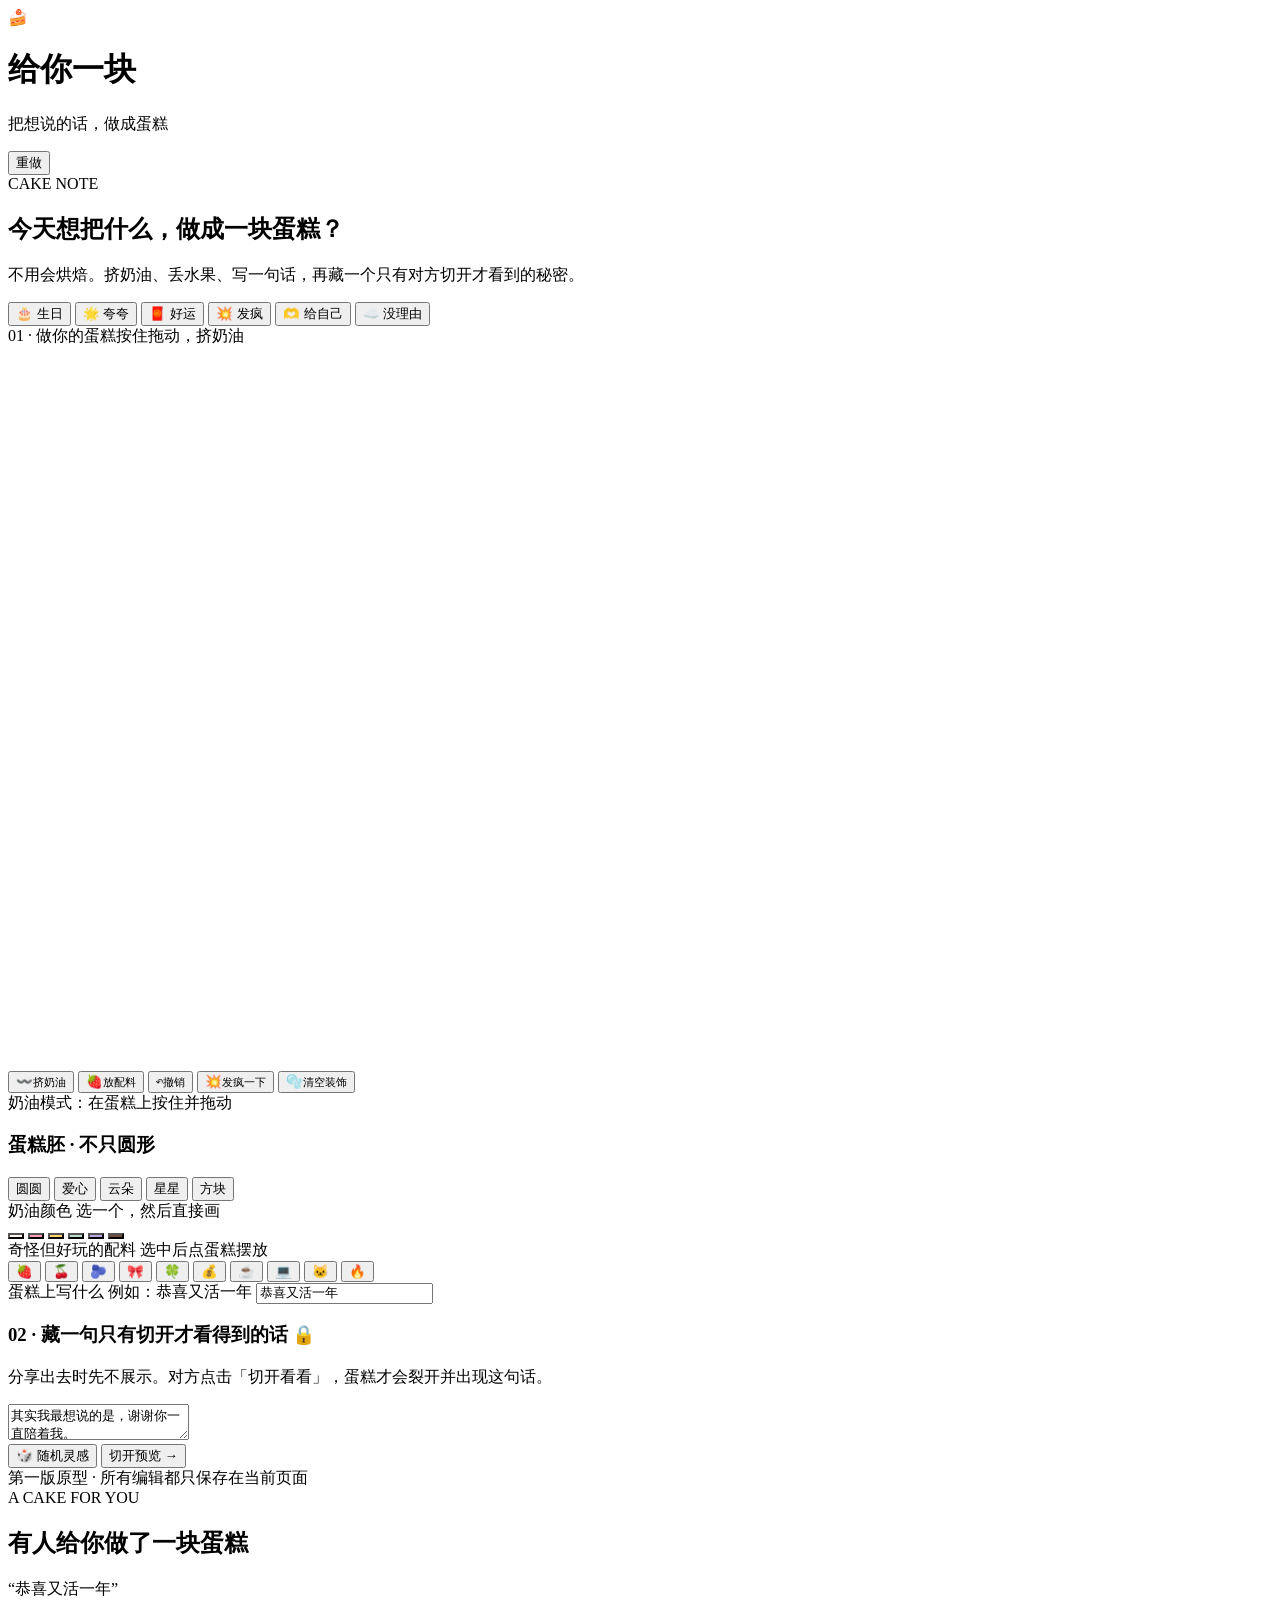
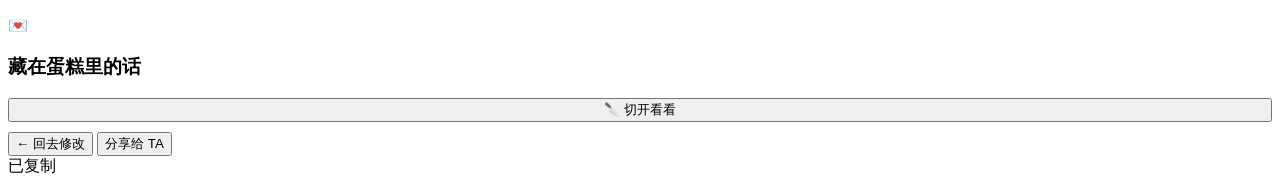
==== cake-secret-tool/index.html @ 3293c5ef "Add hidden message cake tool page" ====
<!doctype html>
<html lang="zh-CN">
<head>
<meta charset="utf-8" />
<meta name="viewport" content="width=device-width,initial-scale=1,viewport-fit=cover,user-scalable=no" />
<meta name="theme-color" content="#fff7f1" />
<title>给你一块｜蛋糕创作小工具</title>
<link rel="stylesheet" href="styles.css">
</head>
<body>
<div class="app">
  <div class="topbar">
    <div class="brand"><div class="logo">🍰</div><div><h1>给你一块</h1><p>把想说的话，做成蛋糕</p></div></div>
    <button class="ghost" id="resetBtn">重做</button>
  </div>

  <section class="hero">
    <div class="eyebrow">CAKE NOTE</div>
    <h2>今天想把什么，做成一块蛋糕？</h2>
    <p class="sub">不用会烘焙。挤奶油、丢水果、写一句话，再藏一个只有对方切开才看到的秘密。</p>
    <div class="preset-row" id="presetRow">
      <button class="chip active" data-preset="birthday">🎂 生日</button>
      <button class="chip" data-preset="cheer">🌟 夸夸</button>
      <button class="chip" data-preset="luck">🧧 好运</button>
      <button class="chip" data-preset="crazy">💥 发疯</button>
      <button class="chip" data-preset="self">🫶 给自己</button>
      <button class="chip" data-preset="nothing">☁️ 没理由</button>
    </div>
  </section>

  <section class="stage-card">
    <div class="stage-head"><span class="stage-title">01 · 做你的蛋糕</span><span class="hint" id="modeHint">按住拖动，挤奶油</span></div>
    <div class="canvas-wrap"><canvas id="cakeCanvas" width="720" height="720"></canvas></div>
    <div class="tools">
      <button class="tool active" data-mode="cream"><span>〰️</span><small>挤奶油</small></button>
      <button class="tool" data-mode="topping"><span>🍓</span><small>放配料</small></button>
      <button class="tool" id="undoBtn"><span>↶</span><small>撤销</small></button>
      <button class="tool" id="crazyBtn"><span>💥</span><small>发疯一下</small></button>
      <button class="tool" id="cleanBtn"><span>🫧</span><small>清空装饰</small></button>
    </div>
    <div class="mini-status" id="statusText">奶油模式：在蛋糕上按住并拖动</div>
  </section>

  <section class="panel">
    <h3>蛋糕胚 · 不只圆形</h3>
    <div class="shape-list" id="shapeList">
      <button class="shape active" data-shape="round">圆圆</button>
      <button class="shape" data-shape="heart">爱心</button>
      <button class="shape" data-shape="cloud">云朵</button>
      <button class="shape" data-shape="star">星星</button>
      <button class="shape" data-shape="square">方块</button>
    </div>

    <div class="field">
      <label>奶油颜色 <span>选一个，然后直接画</span></label>
      <div class="color-list" id="colorList">
        <button class="swatch active" data-color="#fff7ef" style="background:#fff7ef" aria-label="香草"></button>
        <button class="swatch" data-color="#ff9db2" style="background:#ff9db2" aria-label="草莓"></button>
        <button class="swatch" data-color="#ffd166" style="background:#ffd166" aria-label="芒果"></button>
        <button class="swatch" data-color="#b8e0c8" style="background:#b8e0c8" aria-label="开心果"></button>
        <button class="swatch" data-color="#bca7e8" style="background:#bca7e8" aria-label="芋泥"></button>
        <button class="swatch" data-color="#704c3d" style="background:#704c3d" aria-label="巧克力"></button>
      </div>
    </div>

    <div class="field">
      <label>奇怪但好玩的配料 <span>选中后点蛋糕摆放</span></label>
      <div class="topping-list" id="toppingList">
        <button class="topper active" data-top="🍓">🍓</button>
        <button class="topper" data-top="🍒">🍒</button>
        <button class="topper" data-top="🫐">🫐</button>
        <button class="topper" data-top="🎀">🎀</button>
        <button class="topper" data-top="🍀">🍀</button>
        <button class="topper" data-top="💰">💰</button>
        <button class="topper" data-top="☕">☕</button>
        <button class="topper" data-top="💻">💻</button>
        <button class="topper" data-top="🐱">🐱</button>
        <button class="topper" data-top="🔥">🔥</button>
      </div>
    </div>

    <div class="field">
      <label for="surfaceText">蛋糕上写什么 <span id="suggestText">例如：恭喜又活一年</span></label>
      <input id="surfaceText" type="text" maxlength="18" value="恭喜又活一年" placeholder="写一句够有梗的话" />
    </div>
  </section>

  <section class="secret-box">
    <h3>02 · 藏一句只有切开才看得到的话 🔒</h3>
    <p>分享出去时先不展示。对方点击「切开看看」，蛋糕才会裂开并出现这句话。</p>
    <textarea id="secretText" maxlength="80" placeholder="例如：其实我最想说的是，谢谢你一直陪着我。">其实我最想说的是，谢谢你一直陪着我。</textarea>
  </section>

  <div class="action-row">
    <button class="btn secondary" id="randomBtn">🎲 随机灵感</button>
    <button class="btn primary" id="previewBtn">切开预览 →</button>
  </div>
  <div class="footer-note">第一版原型 · 所有编辑都只保存在当前页面</div>
</div>

<div class="reveal" id="revealPage">
  <div class="reveal-inner">
    <div class="reveal-kicker">A CAKE FOR YOU</div>
    <h2>有人给你做了一块蛋糕</h2>
    <p id="revealSurface">“恭喜又活一年”</p>
    <div class="cake-reveal-stage" id="revealStage">
      <div class="cake-piece left" id="leftPiece"></div>
      <div class="cake-piece right" id="rightPiece"></div>
      <div class="knife"></div>
      <div class="secret-reveal"><div class="lock">💌</div><h3>藏在蛋糕里的话</h3><p class="secret-text" id="secretRevealText"></p></div>
    </div>
    <button class="btn accent" id="cutBtn" style="width:100%;margin-bottom:10px">🔪 切开看看</button>
    <div class="reveal-actions">
      <button class="btn secondary" id="backBtn">← 回去修改</button>
      <button class="btn primary" id="shareBtn">分享给 TA</button>
    </div>
  </div>
</div>
<div class="toast" id="toast">已复制</div>

<script src="app.js"></script>
</body>
</html>
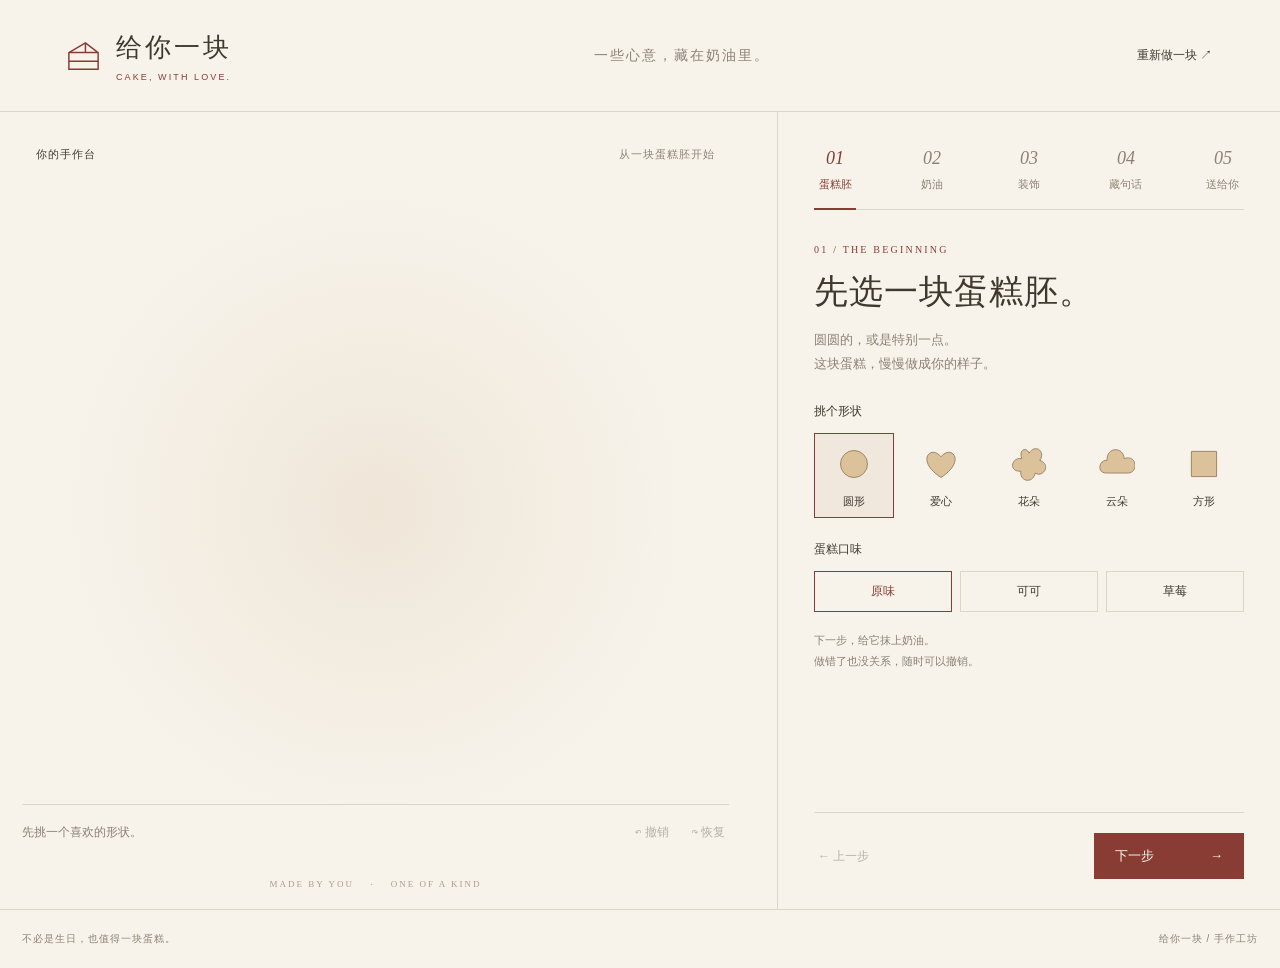
==== commit 36373751: "Rebuild cake studio with guided editing, undo, hidden-note reveal and video export" ====
--- a/cake-secret-tool/index.html
+++ b/cake-secret-tool/index.html
@@ -1,123 +1,39 @@
 <!doctype html>
 <html lang="zh-CN">
 <head>
-<meta charset="utf-8" />
-<meta name="viewport" content="width=device-width,initial-scale=1,viewport-fit=cover,user-scalable=no" />
-<meta name="theme-color" content="#fff7f1" />
-<title>给你一块｜蛋糕创作小工具</title>
-<link rel="stylesheet" href="styles.css">
+  <meta charset="utf-8">
+  <meta name="viewport" content="width=device-width, initial-scale=1, viewport-fit=cover">
+  <meta name="theme-color" content="#f7f3eb">
+  <meta name="description" content="亲手做一块蛋糕，把话藏进去。切开后，送给你。">
+  <title>给你一块 · 手作蛋糕工坊</title>
+  <link rel="stylesheet" href="styles.css?v=2">
 </head>
 <body>
-<div class="app">
-  <div class="topbar">
-    <div class="brand"><div class="logo">🍰</div><div><h1>给你一块</h1><p>把想说的话，做成蛋糕</p></div></div>
-    <button class="ghost" id="resetBtn">重做</button>
-  </div>
-
-  <section class="hero">
-    <div class="eyebrow">CAKE NOTE</div>
-    <h2>今天想把什么，做成一块蛋糕？</h2>
-    <p class="sub">不用会烘焙。挤奶油、丢水果、写一句话，再藏一个只有对方切开才看到的秘密。</p>
-    <div class="preset-row" id="presetRow">
-      <button class="chip active" data-preset="birthday">🎂 生日</button>
-      <button class="chip" data-preset="cheer">🌟 夸夸</button>
-      <button class="chip" data-preset="luck">🧧 好运</button>
-      <button class="chip" data-preset="crazy">💥 发疯</button>
-      <button class="chip" data-preset="self">🫶 给自己</button>
-      <button class="chip" data-preset="nothing">☁️ 没理由</button>
-    </div>
-  </section>
-
-  <section class="stage-card">
-    <div class="stage-head"><span class="stage-title">01 · 做你的蛋糕</span><span class="hint" id="modeHint">按住拖动，挤奶油</span></div>
-    <div class="canvas-wrap"><canvas id="cakeCanvas" width="720" height="720"></canvas></div>
-    <div class="tools">
-      <button class="tool active" data-mode="cream"><span>〰️</span><small>挤奶油</small></button>
-      <button class="tool" data-mode="topping"><span>🍓</span><small>放配料</small></button>
-      <button class="tool" id="undoBtn"><span>↶</span><small>撤销</small></button>
-      <button class="tool" id="crazyBtn"><span>💥</span><small>发疯一下</small></button>
-      <button class="tool" id="cleanBtn"><span>🫧</span><small>清空装饰</small></button>
-    </div>
-    <div class="mini-status" id="statusText">奶油模式：在蛋糕上按住并拖动</div>
-  </section>
-
-  <section class="panel">
-    <h3>蛋糕胚 · 不只圆形</h3>
-    <div class="shape-list" id="shapeList">
-      <button class="shape active" data-shape="round">圆圆</button>
-      <button class="shape" data-shape="heart">爱心</button>
-      <button class="shape" data-shape="cloud">云朵</button>
-      <button class="shape" data-shape="star">星星</button>
-      <button class="shape" data-shape="square">方块</button>
-    </div>
-
-    <div class="field">
-      <label>奶油颜色 <span>选一个，然后直接画</span></label>
-      <div class="color-list" id="colorList">
-        <button class="swatch active" data-color="#fff7ef" style="background:#fff7ef" aria-label="香草"></button>
-        <button class="swatch" data-color="#ff9db2" style="background:#ff9db2" aria-label="草莓"></button>
-        <button class="swatch" data-color="#ffd166" style="background:#ffd166" aria-label="芒果"></button>
-        <button class="swatch" data-color="#b8e0c8" style="background:#b8e0c8" aria-label="开心果"></button>
-        <button class="swatch" data-color="#bca7e8" style="background:#bca7e8" aria-label="芋泥"></button>
-        <button class="swatch" data-color="#704c3d" style="background:#704c3d" aria-label="巧克力"></button>
-      </div>
-    </div>
-
-    <div class="field">
-      <label>奇怪但好玩的配料 <span>选中后点蛋糕摆放</span></label>
-      <div class="topping-list" id="toppingList">
-        <button class="topper active" data-top="🍓">🍓</button>
-        <button class="topper" data-top="🍒">🍒</button>
-        <button class="topper" data-top="🫐">🫐</button>
-        <button class="topper" data-top="🎀">🎀</button>
-        <button class="topper" data-top="🍀">🍀</button>
-        <button class="topper" data-top="💰">💰</button>
-        <button class="topper" data-top="☕">☕</button>
-        <button class="topper" data-top="💻">💻</button>
-        <button class="topper" data-top="🐱">🐱</button>
-        <button class="topper" data-top="🔥">🔥</button>
-      </div>
-    </div>
-
-    <div class="field">
-      <label for="surfaceText">蛋糕上写什么 <span id="suggestText">例如：恭喜又活一年</span></label>
-      <input id="surfaceText" type="text" maxlength="18" value="恭喜又活一年" placeholder="写一句够有梗的话" />
-    </div>
-  </section>
-
-  <section class="secret-box">
-    <h3>02 · 藏一句只有切开才看得到的话 🔒</h3>
-    <p>分享出去时先不展示。对方点击「切开看看」，蛋糕才会裂开并出现这句话。</p>
-    <textarea id="secretText" maxlength="80" placeholder="例如：其实我最想说的是，谢谢你一直陪着我。">其实我最想说的是，谢谢你一直陪着我。</textarea>
-  </section>
-
-  <div class="action-row">
-    <button class="btn secondary" id="randomBtn">🎲 随机灵感</button>
-    <button class="btn primary" id="previewBtn">切开预览 →</button>
-  </div>
-  <div class="footer-note">第一版原型 · 所有编辑都只保存在当前页面</div>
-</div>
-
-<div class="reveal" id="revealPage">
-  <div class="reveal-inner">
-    <div class="reveal-kicker">A CAKE FOR YOU</div>
-    <h2>有人给你做了一块蛋糕</h2>
-    <p id="revealSurface">“恭喜又活一年”</p>
-    <div class="cake-reveal-stage" id="revealStage">
-      <div class="cake-piece left" id="leftPiece"></div>
-      <div class="cake-piece right" id="rightPiece"></div>
-      <div class="knife"></div>
-      <div class="secret-reveal"><div class="lock">💌</div><h3>藏在蛋糕里的话</h3><p class="secret-text" id="secretRevealText"></p></div>
-    </div>
-    <button class="btn accent" id="cutBtn" style="width:100%;margin-bottom:10px">🔪 切开看看</button>
-    <div class="reveal-actions">
-      <button class="btn secondary" id="backBtn">← 回去修改</button>
-      <button class="btn primary" id="shareBtn">分享给 TA</button>
-    </div>
-  </div>
-</div>
-<div class="toast" id="toast">已复制</div>
-
-<script src="app.js"></script>
+  <header class="masthead">
+    <a href="./" class="wordmark" aria-label="给你一块首页"><svg viewBox="0 0 40 40" aria-hidden="true"><path d="M5 17 22 7l13 10v17H5Z M5 17h30 M5 26h30 M22 7v10"/></svg><span>给你一块<small>CAKE, WITH LOVE.</small></span></a>
+    <span class="header-note">一些心意，藏在奶油里。</span>
+    <button id="resetBtn" class="text-btn">重新做一块 ↗</button>
+  </header>
+  <main class="workspace">
+    <section class="atelier" aria-label="蛋糕制作画布">
+      <div class="stage-label"><span>你的手作台</span><span id="draftStatus">从一块蛋糕胚开始</span></div>
+      <div class="canvas-wrap"><canvas id="cakeCanvas" width="1080" height="1020" aria-label="蛋糕画布：选择工具后，按住画奶油或点击摆放装饰"></canvas></div>
+      <div class="stage-bottom"><p id="stageHint">先挑一个喜欢的形状。</p><div class="history-tools"><button id="undoBtn" class="text-btn" disabled aria-label="撤销上一次编辑">↶ 撤销</button><button id="redoBtn" class="text-btn" disabled aria-label="恢复上一次编辑">↷ 恢复</button></div></div>
+      <p class="atelier-foot">MADE BY YOU <span>·</span> ONE OF A KIND</p>
+    </section>
+    <section class="recipe" aria-label="分步制作">
+      <nav id="stepNav" class="steps" aria-label="制作步骤"></nav>
+      <div class="step-content" id="stepContent"></div>
+      <div class="step-footer"><button id="prevBtn" class="text-btn">← 上一步</button><button id="nextBtn" class="primary">下一步 <span>→</span></button></div>
+    </section>
+  </main>
+  <footer class="page-footer"><span>不必是生日，也值得一块蛋糕。</span><span>给你一块 / 手作工坊</span></footer>
+  <dialog id="previewDialog" aria-label="蛋糕揭晓预览">
+    <div class="preview-layout"><div class="film-wrap"><canvas id="filmCanvas" width="720" height="1280" aria-label="完整蛋糕、切开动画及隐藏留言预览"></canvas><video id="resultVideo" controls playsinline hidden aria-label="已生成的视频"></video></div>
+      <div class="preview-controls"><button id="closePreview" class="text-btn close-preview">← 回去修改</button><p class="eyebrow">A LITTLE SURPRISE</p><h2>切开，才知道。</h2><p class="preview-description">完整的蛋糕、切开的瞬间，<br>还有只想对 TA 说的话。</p><button id="cutBtn" class="primary">切开看看 <span>↗</span></button><button id="exportBtn" class="secondary">导出小视频 ↓</button><div id="exportProgress" hidden><progress max="100" value="0"></progress><p id="progressLabel" role="status">正在制作视频…</p><button id="cancelExport" class="text-btn">取消生成</button></div><div id="downloadActions" hidden><a id="downloadLink" class="primary" download>保存视频 ↓</a><button id="shareBtn" class="secondary">发给朋友 ↗</button></div><p id="exportNote" class="fine-print">竖屏短片 · 完整蛋糕 → 切开 → 留言<br>视频只包含作品，不包含操作界面。</p></div></div>
+  </dialog>
+  <dialog id="resetDialog" class="reset-dialog"><h2>重新做一块？</h2><p>会清空这块蛋糕和留言。</p><div><button id="cancelReset" class="secondary">继续做这块</button><button id="confirmReset" class="primary">重新开始</button></div></dialog>
+  <div id="toast" role="status" aria-live="polite"></div>
+  <script src="app.js?v=2"></script>
 </body>
 </html>
--- a/cake-secret-tool/styles.css
+++ b/cake-secret-tool/styles.css
@@ -0,0 +1,7 @@
+:root{--paper:#f7f3eb;--ink:#3f382e;--muted:#8b8173;--line:#dcd5c8;--red:#883c33;--white:#fffcf6;--serif:"Songti SC","Noto Serif CJK SC","SimSun",serif;font-family:-apple-system,BlinkMacSystemFont,"PingFang SC","Microsoft YaHei",sans-serif;color:var(--ink);background:var(--paper);font-synthesis:none}
+*{box-sizing:border-box}body{margin:0}button,input,textarea{font:inherit}button,a{-webkit-tap-highlight-color:transparent}button{cursor:pointer;color:inherit}button:disabled{opacity:.35;cursor:default}button:focus-visible,a:focus-visible,input:focus-visible,textarea:focus-visible{outline:2px solid var(--red);outline-offset:4px}button{border:0;background:none}a{color:inherit;text-decoration:none}[hidden]{display:none!important}.masthead{height:112px;max-width:1440px;margin:auto;padding:0 5%;display:flex;align-items:center;justify-content:space-between;gap:20px;border-bottom:1px solid var(--line)}.wordmark{display:flex;align-items:center;gap:13px}.wordmark svg{width:39px;stroke:var(--red);stroke-width:1.5;fill:none}.wordmark>span{font:600 26px var(--serif);letter-spacing:3px}.wordmark small{display:block;font:9px Arial,sans-serif;letter-spacing:2.1px;margin-top:7px;color:var(--red)}.header-note{font:14px var(--serif);color:var(--muted);letter-spacing:2px}.text-btn{font-size:12px;padding:12px 4px;white-space:nowrap}.text-btn:hover{color:var(--red)}.workspace{max-width:1320px;margin:auto;display:grid;grid-template-columns:minmax(0,1.55fr) minmax(340px,1fr);min-height:720px}.atelier{padding:35px 48px 20px 22px;position:relative;border-right:1px solid var(--line);display:flex;flex-direction:column}.stage-label{display:flex;justify-content:space-between;font-size:11px;letter-spacing:1px;color:var(--muted);padding:0 14px}.stage-label span:first-child{color:var(--ink)}.canvas-wrap{width:100%;max-width:680px;margin:auto;position:relative;background:radial-gradient(ellipse at 50% 54%,#efe6d8 0,transparent 65%)}#cakeCanvas{display:block;width:100%;height:auto;touch-action:none}.stage-bottom{display:flex;align-items:center;justify-content:space-between;border-top:1px solid var(--line);min-height:55px;gap:10px}.stage-bottom p{font-size:12px;color:var(--muted);margin:0;line-height:1.6}.history-tools{display:flex;gap:15px}.atelier-foot{text-align:center;font:9px Georgia,serif;letter-spacing:2px;color:#a99e8d;margin:20px 0 0}.atelier-foot span{padding:0 12px}.recipe{padding:36px 36px 30px;display:flex;flex-direction:column}.steps{display:flex;justify-content:space-between;border-bottom:1px solid var(--line);margin-bottom:34px}.step-tab{font-size:11px;color:var(--muted);padding:0 0 17px;position:relative;min-width:42px}.step-tab span{display:block;font:italic 18px Georgia,serif;margin-bottom:8px}.step-tab.active{color:var(--red)}.step-tab.active:after{content:"";position:absolute;bottom:-1px;height:2px;background:var(--red);left:0;right:0}.step-content{flex:1;min-height:430px}.eyebrow{font:10px Georgia,serif;letter-spacing:2.2px;color:var(--red);margin:0 0 13px}.step-content h1{font:normal 34px/1.4 var(--serif);margin:0 0 12px;letter-spacing:1px}.intro{font-size:13px;line-height:1.9;color:var(--muted);margin:0 0 26px}.field-label{display:flex;justify-content:space-between;font-size:12px;margin:23px 0 13px}.field-label small{font-size:10px;color:var(--muted)}.shape-options{display:grid;grid-template-columns:repeat(5,1fr);gap:8px}.shape-option{padding:12px 0 8px;border:1px solid transparent;transition:background .2s}.shape-option.selected{border-color:var(--red);background:#f0e7dd}.shape-option svg{display:block;width:36px;height:36px;margin:auto auto 9px;fill:#dcc29b;stroke:#987d5c;stroke-width:1}.shape-option small{font-size:11px}.flavors{display:flex;gap:8px}.flavor{border:1px solid var(--line);padding:11px 14px;font-size:12px;flex:1}.flavor.selected{border-color:var(--red);color:var(--red)}.palette{display:flex;justify-content:space-between;gap:8px}.swatch{padding:4px;border:1px solid transparent;flex:1;min-width:0}.swatch.selected{border-color:var(--red)}.swatch i{display:block;height:32px;background:var(--swatch);border:1px solid #0000000c}.swatch small{font-size:9px;color:var(--muted);display:block;margin-top:6px;white-space:nowrap}.tool-options{display:flex;gap:8px;margin:18px 0}.tool-option{flex:1;border:1px solid var(--line);padding:12px 4px;font-size:12px}.tool-option.selected{color:var(--red);border-color:var(--red);background:#f0e7dd}.secondary,.primary{display:flex;align-items:center;justify-content:center;gap:16px;min-height:46px;padding:12px 20px;font-size:13px;line-height:1.4;border:1px solid var(--red);border-radius:0}.primary{background:var(--red);color:#fff9ee}.primary:hover{background:#743127}.primary span{margin-left:auto}.secondary{color:var(--red);background:transparent}.secondary:hover{background:#efe6da}.full-width{width:100%}.step-footer{border-top:1px solid var(--line);padding-top:20px;margin-top:24px;display:flex;justify-content:space-between;align-items:center}.step-footer .primary{min-width:150px}.recipe-note{font-size:11px;line-height:1.9;color:var(--muted);margin-top:18px}.toppings{display:grid;grid-template-columns:repeat(3,1fr);gap:8px}.topping{padding:9px 4px;border:1px solid var(--line)}.topping.selected{border-color:var(--red);background:#f0e7dd}.topping canvas{width:48px;height:48px;display:block;margin:0 auto 4px}.topping small{font-size:11px}.tool-line{display:flex;align-items:center;gap:15px;margin-top:20px;font-size:12px}.tool-line input{flex:1;width:80px;accent-color:var(--red)}input[type=text],textarea{width:100%;border:0;border-bottom:1px solid #bfb4a3;background:#efe9de;padding:13px;color:var(--ink);border-radius:0;font-size:14px}textarea{resize:vertical;min-height:130px;line-height:1.85}.message-meta{font-size:10px;color:var(--muted);display:flex;justify-content:space-between;margin-top:8px}.ideas{display:flex;flex-wrap:wrap;gap:5px 13px;margin-top:18px}.idea{border-bottom:1px solid var(--line);font-size:11px;padding:7px 0;color:var(--red)}.finish-list{list-style:none;padding:0;margin:28px 0}.finish-list li{display:flex;gap:16px;font-size:12px;padding:15px 0;border-bottom:1px solid var(--line);color:var(--muted)}.finish-list b{font:italic 18px Georgia,serif;color:var(--red)}.page-footer{max-width:1320px;margin:auto;border-top:1px solid var(--line);display:flex;justify-content:space-between;padding:22px;color:var(--muted);font-size:10px;letter-spacing:1px}
+dialog{border:1px solid var(--line);padding:0;background:var(--paper);color:var(--ink);max-height:94dvh;max-width:calc(100% - 28px)}dialog::backdrop{background:#2920199c;backdrop-filter:blur(6px)}#previewDialog{width:850px}.preview-layout{display:grid;grid-template-columns:1.04fr 1fr}.film-wrap{background:#eee5d6;position:relative;aspect-ratio:9/16;max-height:88dvh}.film-wrap canvas,.film-wrap video{display:block;width:100%;height:100%;object-fit:contain}.preview-controls{padding:25px 28px;display:flex;flex-direction:column;justify-content:center}.close-preview{align-self:flex-start;margin-bottom:32px}.preview-controls h2{font:32px var(--serif);margin:0 0 12px}.preview-description{font-size:13px;color:var(--muted);line-height:1.9;margin:0 0 24px}.preview-controls .secondary{margin-top:10px;width:100%}.fine-print{font-size:10px;color:var(--muted);line-height:1.8;margin-top:20px}.preview-controls progress{width:100%;accent-color:var(--red);margin-top:20px}#progressLabel{font-size:12px}#downloadActions{margin-top:12px}.reset-dialog{padding:30px;max-width:400px}.reset-dialog h2{font:24px var(--serif)}.reset-dialog p{font-size:13px;color:var(--muted)}.reset-dialog>div{display:flex;gap:10px;margin-top:25px}#toast{position:fixed;z-index:99;bottom:25px;left:50%;transform:translate(-50%,15px);background:var(--ink);color:var(--white);padding:12px 20px;font-size:12px;opacity:0;pointer-events:none;transition:.2s;max-width:90vw;text-align:center}#toast.show{opacity:1;transform:translate(-50%,0)}
+@media(min-width:1500px){.workspace{margin-top:18px}.atelier{padding-top:40px}}
+@media(max-width:850px){.masthead{height:83px;padding:0 22px}.header-note{display:none}.workspace{grid-template-columns:minmax(0,1.15fr) minmax(300px,1fr)}.atelier{padding:28px 20px}.recipe{padding:28px 22px}.shape-options{gap:3px}.step-content h1{font-size:29px}.stage-bottom{flex-direction:column;align-items:flex-start;gap:0}.history-tools{align-self:flex-end}}
+@media(max-width:640px){.masthead{height:77px;padding:0 20px}.wordmark svg{width:30px}.wordmark>span{font-size:22px}.wordmark small{font-size:8px}.masthead>.text-btn{font-size:11px}.workspace{display:flex;flex-direction:column;min-height:0}.atelier{border-right:0;padding:19px 20px 0}.stage-label{padding:0;font-size:10px}.canvas-wrap{max-width:420px;width:min(100%,45dvh);margin:-8px auto -18px}.stage-bottom{flex-direction:row;align-items:center;min-height:45px}.stage-bottom p{font-size:10px;max-width:64%}.history-tools{gap:8px;align-self:auto}.history-tools button{font-size:10px}.atelier-foot{display:none}.recipe{padding:15px 20px 22px}.steps{margin-bottom:22px}.step-tab{display:flex;align-items:center;gap:6px;padding:7px 0 13px}.step-tab span{font-size:14px;margin:0}.step-content{min-height:0}.eyebrow{font-size:9px;margin-bottom:7px}.step-content h1{font-size:26px;margin-bottom:8px}.intro{font-size:12px;margin-bottom:18px;line-height:1.7}.field-label{margin-top:17px}.shape-option{padding:8px 0}.shape-option svg{height:29px;margin-bottom:5px}.step-footer{margin-top:23px;padding-top:15px}.page-footer{padding:18px 20px;font-size:9px}.page-footer span:last-child{display:none}.toppings{grid-template-columns:repeat(6,1fr);gap:4px}.topping canvas{width:34px;height:34px}.topping small{font-size:9px}.topping{padding:6px 0}.preview-layout{display:flex;flex-direction:column}.film-wrap{height:49dvh;width:auto;align-self:center}.preview-controls{padding:15px 20px;display:grid;grid-template-columns:1fr 1fr;gap:10px}.close-preview{margin:0;padding:5px 0;grid-column:1/-1}.preview-controls>.eyebrow,.preview-controls>h2,.preview-description{display:none}.preview-controls>.secondary{margin:0}.preview-controls .fine-print{grid-column:1/-1;margin:0;font-size:9px}#exportProgress,#downloadActions{grid-column:1/-1;margin:0}#downloadActions{display:grid;grid-template-columns:1fr 1fr;gap:10px}#downloadActions .secondary{margin:0}#previewDialog{width:390px;max-height:95dvh}textarea{min-height:100px}.finish-list{margin:16px 0}.finish-list li{padding:11px 0}.recipe-note{margin-bottom:0}}
+@media(prefers-reduced-motion:reduce){*{scroll-behavior:auto!important;transition:none!important}}
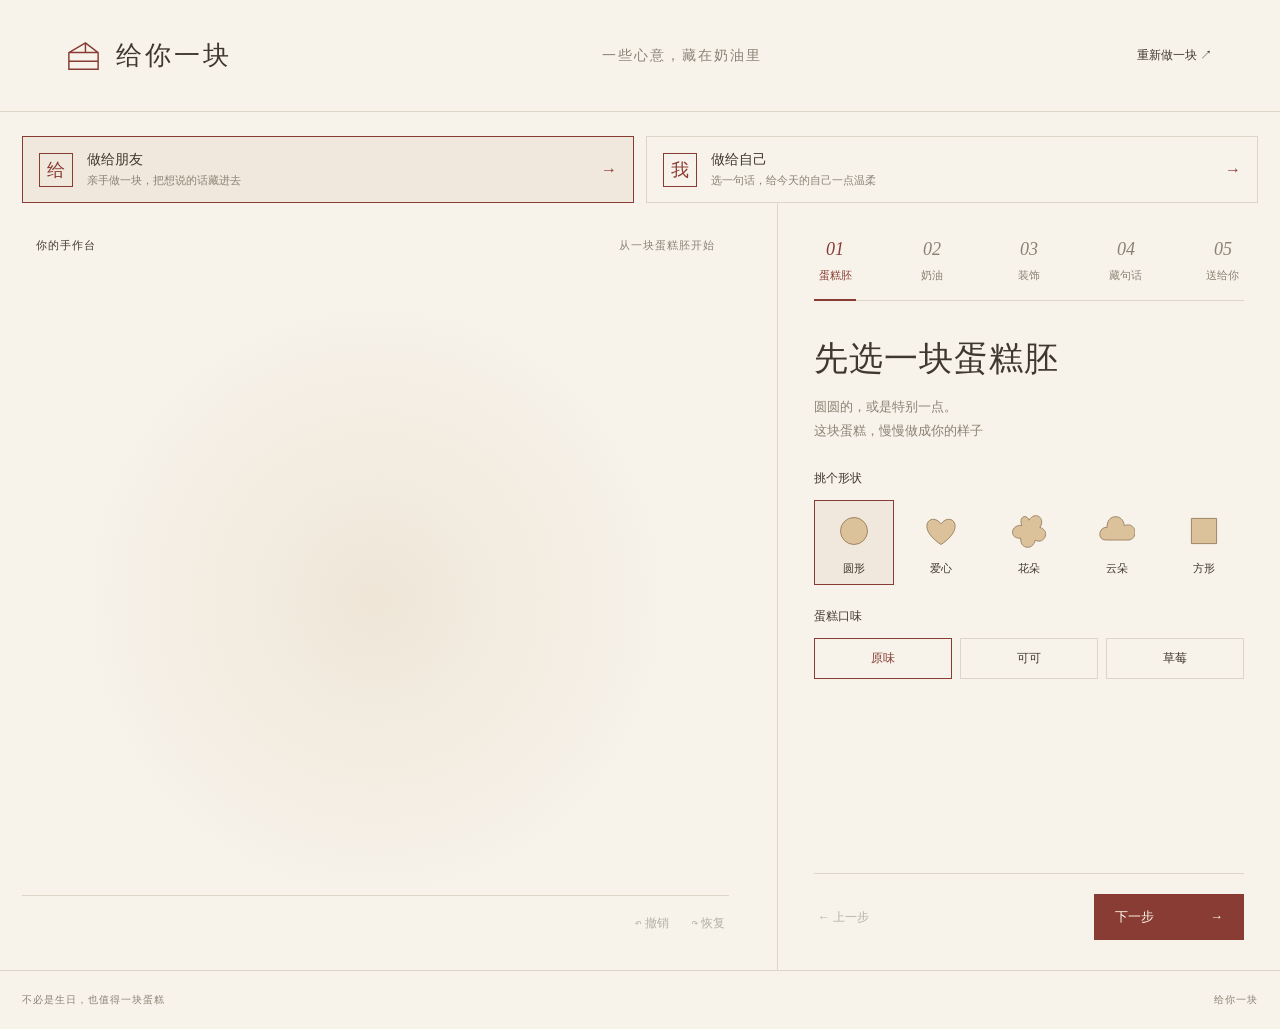
==== commit 5000b171: "Refine mobile safe area, bilingual-free copy, dual creation modes and canvas rendering" ====
--- a/cake-secret-tool/index.html
+++ b/cake-secret-tool/index.html
@@ -2,7 +2,7 @@
 <html lang="zh-CN">
 <head>
   <meta charset="utf-8">
-  <meta name="viewport" content="width=device-width, initial-scale=1, viewport-fit=cover">
+  <meta name="viewport" content="width=device-width, initial-scale=1.0, maximum-scale=1.0, user-scalable=no, viewport-fit=cover">
   <meta name="theme-color" content="#f7f3eb">
   <meta name="description" content="亲手做一块蛋糕，把话藏进去。切开后，送给你。">
   <title>给你一块 · 手作蛋糕工坊</title>
@@ -10,16 +10,19 @@
 </head>
 <body>
   <header class="masthead">
-    <a href="./" class="wordmark" aria-label="给你一块首页"><svg viewBox="0 0 40 40" aria-hidden="true"><path d="M5 17 22 7l13 10v17H5Z M5 17h30 M5 26h30 M22 7v10"/></svg><span>给你一块<small>CAKE, WITH LOVE.</small></span></a>
-    <span class="header-note">一些心意，藏在奶油里。</span>
+    <a href="./" class="wordmark" aria-label="给你一块首页"><svg viewBox="0 0 40 40" aria-hidden="true"><path d="M5 17 22 7l13 10v17H5Z M5 17h30 M5 26h30 M22 7v10"/></svg><span>给你一块</span></a>
+    <span class="header-note">一些心意，藏在奶油里</span>
     <button id="resetBtn" class="text-btn">重新做一块 ↗</button>
   </header>
+  <section class="mode-picker" aria-label="选择制作方式">
+    <button class="mode-card active" data-mode="send"><span class="mode-mark">给</span><span><b>做给朋友</b><small>亲手做一块，把想说的话藏进去</small></span><i>→</i></button>
+    <button class="mode-card" data-mode="self"><span class="mode-mark">我</span><span><b>做给自己</b><small>选一句话，给今天的自己一点温柔</small></span><i>→</i></button>
+  </section>
   <main class="workspace">
     <section class="atelier" aria-label="蛋糕制作画布">
       <div class="stage-label"><span>你的手作台</span><span id="draftStatus">从一块蛋糕胚开始</span></div>
       <div class="canvas-wrap"><canvas id="cakeCanvas" width="1080" height="1020" aria-label="蛋糕画布：选择工具后，按住画奶油或点击摆放装饰"></canvas></div>
-      <div class="stage-bottom"><p id="stageHint">先挑一个喜欢的形状。</p><div class="history-tools"><button id="undoBtn" class="text-btn" disabled aria-label="撤销上一次编辑">↶ 撤销</button><button id="redoBtn" class="text-btn" disabled aria-label="恢复上一次编辑">↷ 恢复</button></div></div>
-      <p class="atelier-foot">MADE BY YOU <span>·</span> ONE OF A KIND</p>
+      <div class="stage-bottom"><p id="stageHint"></p><div class="history-tools"><button id="undoBtn" class="text-btn" disabled aria-label="撤销上一次编辑">↶ 撤销</button><button id="redoBtn" class="text-btn" disabled aria-label="恢复上一次编辑">↷ 恢复</button></div></div>
     </section>
     <section class="recipe" aria-label="分步制作">
       <nav id="stepNav" class="steps" aria-label="制作步骤"></nav>
@@ -27,10 +30,10 @@
       <div class="step-footer"><button id="prevBtn" class="text-btn">← 上一步</button><button id="nextBtn" class="primary">下一步 <span>→</span></button></div>
     </section>
   </main>
-  <footer class="page-footer"><span>不必是生日，也值得一块蛋糕。</span><span>给你一块 / 手作工坊</span></footer>
+  <footer class="page-footer"><span>不必是生日，也值得一块蛋糕</span><span>给你一块</span></footer>
   <dialog id="previewDialog" aria-label="蛋糕揭晓预览">
-    <div class="preview-layout"><div class="film-wrap"><canvas id="filmCanvas" width="720" height="1280" aria-label="完整蛋糕、切开动画及隐藏留言预览"></canvas><video id="resultVideo" controls playsinline hidden aria-label="已生成的视频"></video></div>
-      <div class="preview-controls"><button id="closePreview" class="text-btn close-preview">← 回去修改</button><p class="eyebrow">A LITTLE SURPRISE</p><h2>切开，才知道。</h2><p class="preview-description">完整的蛋糕、切开的瞬间，<br>还有只想对 TA 说的话。</p><button id="cutBtn" class="primary">切开看看 <span>↗</span></button><button id="exportBtn" class="secondary">导出小视频 ↓</button><div id="exportProgress" hidden><progress max="100" value="0"></progress><p id="progressLabel" role="status">正在制作视频…</p><button id="cancelExport" class="text-btn">取消生成</button></div><div id="downloadActions" hidden><a id="downloadLink" class="primary" download>保存视频 ↓</a><button id="shareBtn" class="secondary">发给朋友 ↗</button></div><p id="exportNote" class="fine-print">竖屏短片 · 完整蛋糕 → 切开 → 留言<br>视频只包含作品，不包含操作界面。</p></div></div>
+    <div class="preview-layout"><div class="film-wrap"><canvas id="filmCanvas" width="720" height="1280" aria-label="完整蛋糕、切开动画及隐藏留言预览"></canvas></div>
+      <div class="preview-controls"><button id="closePreview" class="text-btn close-preview">← 回去修改</button><h2>切开，才知道</h2><p class="preview-description">先看到完整的蛋糕，再看切开的瞬间<br>还有只想对 TA 说的话</p><button id="cutBtn" class="primary">切开看看 <span>↗</span></button><button id="exportBtn" class="secondary">导出小视频 ↓</button><div id="exportProgress" hidden><progress max="100" value="0"></progress><p id="progressLabel" role="status">正在制作视频…</p><button id="cancelExport" class="text-btn">取消生成</button></div><div id="shareActions" hidden><button id="publishBtn" class="primary">发布视频笔记 ↗</button><button id="saveImageBtn" class="secondary">保存完整蛋糕图</button></div><p id="exportNote" class="fine-print">竖屏短片 · 完整蛋糕 → 切开 → 留言<br>视频只包含作品，不包含操作界面</p></div></div>
   </dialog>
   <dialog id="resetDialog" class="reset-dialog"><h2>重新做一块？</h2><p>会清空这块蛋糕和留言。</p><div><button id="cancelReset" class="secondary">继续做这块</button><button id="confirmReset" class="primary">重新开始</button></div></dialog>
   <div id="toast" role="status" aria-live="polite"></div>
--- a/cake-secret-tool/styles.css
+++ b/cake-secret-tool/styles.css
@@ -1,7 +1,8 @@
 :root{--paper:#f7f3eb;--ink:#3f382e;--muted:#8b8173;--line:#dcd5c8;--red:#883c33;--white:#fffcf6;--serif:"Songti SC","Noto Serif CJK SC","SimSun",serif;font-family:-apple-system,BlinkMacSystemFont,"PingFang SC","Microsoft YaHei",sans-serif;color:var(--ink);background:var(--paper);font-synthesis:none}
-*{box-sizing:border-box}body{margin:0}button,input,textarea{font:inherit}button,a{-webkit-tap-highlight-color:transparent}button{cursor:pointer;color:inherit}button:disabled{opacity:.35;cursor:default}button:focus-visible,a:focus-visible,input:focus-visible,textarea:focus-visible{outline:2px solid var(--red);outline-offset:4px}button{border:0;background:none}a{color:inherit;text-decoration:none}[hidden]{display:none!important}.masthead{height:112px;max-width:1440px;margin:auto;padding:0 5%;display:flex;align-items:center;justify-content:space-between;gap:20px;border-bottom:1px solid var(--line)}.wordmark{display:flex;align-items:center;gap:13px}.wordmark svg{width:39px;stroke:var(--red);stroke-width:1.5;fill:none}.wordmark>span{font:600 26px var(--serif);letter-spacing:3px}.wordmark small{display:block;font:9px Arial,sans-serif;letter-spacing:2.1px;margin-top:7px;color:var(--red)}.header-note{font:14px var(--serif);color:var(--muted);letter-spacing:2px}.text-btn{font-size:12px;padding:12px 4px;white-space:nowrap}.text-btn:hover{color:var(--red)}.workspace{max-width:1320px;margin:auto;display:grid;grid-template-columns:minmax(0,1.55fr) minmax(340px,1fr);min-height:720px}.atelier{padding:35px 48px 20px 22px;position:relative;border-right:1px solid var(--line);display:flex;flex-direction:column}.stage-label{display:flex;justify-content:space-between;font-size:11px;letter-spacing:1px;color:var(--muted);padding:0 14px}.stage-label span:first-child{color:var(--ink)}.canvas-wrap{width:100%;max-width:680px;margin:auto;position:relative;background:radial-gradient(ellipse at 50% 54%,#efe6d8 0,transparent 65%)}#cakeCanvas{display:block;width:100%;height:auto;touch-action:none}.stage-bottom{display:flex;align-items:center;justify-content:space-between;border-top:1px solid var(--line);min-height:55px;gap:10px}.stage-bottom p{font-size:12px;color:var(--muted);margin:0;line-height:1.6}.history-tools{display:flex;gap:15px}.atelier-foot{text-align:center;font:9px Georgia,serif;letter-spacing:2px;color:#a99e8d;margin:20px 0 0}.atelier-foot span{padding:0 12px}.recipe{padding:36px 36px 30px;display:flex;flex-direction:column}.steps{display:flex;justify-content:space-between;border-bottom:1px solid var(--line);margin-bottom:34px}.step-tab{font-size:11px;color:var(--muted);padding:0 0 17px;position:relative;min-width:42px}.step-tab span{display:block;font:italic 18px Georgia,serif;margin-bottom:8px}.step-tab.active{color:var(--red)}.step-tab.active:after{content:"";position:absolute;bottom:-1px;height:2px;background:var(--red);left:0;right:0}.step-content{flex:1;min-height:430px}.eyebrow{font:10px Georgia,serif;letter-spacing:2.2px;color:var(--red);margin:0 0 13px}.step-content h1{font:normal 34px/1.4 var(--serif);margin:0 0 12px;letter-spacing:1px}.intro{font-size:13px;line-height:1.9;color:var(--muted);margin:0 0 26px}.field-label{display:flex;justify-content:space-between;font-size:12px;margin:23px 0 13px}.field-label small{font-size:10px;color:var(--muted)}.shape-options{display:grid;grid-template-columns:repeat(5,1fr);gap:8px}.shape-option{padding:12px 0 8px;border:1px solid transparent;transition:background .2s}.shape-option.selected{border-color:var(--red);background:#f0e7dd}.shape-option svg{display:block;width:36px;height:36px;margin:auto auto 9px;fill:#dcc29b;stroke:#987d5c;stroke-width:1}.shape-option small{font-size:11px}.flavors{display:flex;gap:8px}.flavor{border:1px solid var(--line);padding:11px 14px;font-size:12px;flex:1}.flavor.selected{border-color:var(--red);color:var(--red)}.palette{display:flex;justify-content:space-between;gap:8px}.swatch{padding:4px;border:1px solid transparent;flex:1;min-width:0}.swatch.selected{border-color:var(--red)}.swatch i{display:block;height:32px;background:var(--swatch);border:1px solid #0000000c}.swatch small{font-size:9px;color:var(--muted);display:block;margin-top:6px;white-space:nowrap}.tool-options{display:flex;gap:8px;margin:18px 0}.tool-option{flex:1;border:1px solid var(--line);padding:12px 4px;font-size:12px}.tool-option.selected{color:var(--red);border-color:var(--red);background:#f0e7dd}.secondary,.primary{display:flex;align-items:center;justify-content:center;gap:16px;min-height:46px;padding:12px 20px;font-size:13px;line-height:1.4;border:1px solid var(--red);border-radius:0}.primary{background:var(--red);color:#fff9ee}.primary:hover{background:#743127}.primary span{margin-left:auto}.secondary{color:var(--red);background:transparent}.secondary:hover{background:#efe6da}.full-width{width:100%}.step-footer{border-top:1px solid var(--line);padding-top:20px;margin-top:24px;display:flex;justify-content:space-between;align-items:center}.step-footer .primary{min-width:150px}.recipe-note{font-size:11px;line-height:1.9;color:var(--muted);margin-top:18px}.toppings{display:grid;grid-template-columns:repeat(3,1fr);gap:8px}.topping{padding:9px 4px;border:1px solid var(--line)}.topping.selected{border-color:var(--red);background:#f0e7dd}.topping canvas{width:48px;height:48px;display:block;margin:0 auto 4px}.topping small{font-size:11px}.tool-line{display:flex;align-items:center;gap:15px;margin-top:20px;font-size:12px}.tool-line input{flex:1;width:80px;accent-color:var(--red)}input[type=text],textarea{width:100%;border:0;border-bottom:1px solid #bfb4a3;background:#efe9de;padding:13px;color:var(--ink);border-radius:0;font-size:14px}textarea{resize:vertical;min-height:130px;line-height:1.85}.message-meta{font-size:10px;color:var(--muted);display:flex;justify-content:space-between;margin-top:8px}.ideas{display:flex;flex-wrap:wrap;gap:5px 13px;margin-top:18px}.idea{border-bottom:1px solid var(--line);font-size:11px;padding:7px 0;color:var(--red)}.finish-list{list-style:none;padding:0;margin:28px 0}.finish-list li{display:flex;gap:16px;font-size:12px;padding:15px 0;border-bottom:1px solid var(--line);color:var(--muted)}.finish-list b{font:italic 18px Georgia,serif;color:var(--red)}.page-footer{max-width:1320px;margin:auto;border-top:1px solid var(--line);display:flex;justify-content:space-between;padding:22px;color:var(--muted);font-size:10px;letter-spacing:1px}
-dialog{border:1px solid var(--line);padding:0;background:var(--paper);color:var(--ink);max-height:94dvh;max-width:calc(100% - 28px)}dialog::backdrop{background:#2920199c;backdrop-filter:blur(6px)}#previewDialog{width:850px}.preview-layout{display:grid;grid-template-columns:1.04fr 1fr}.film-wrap{background:#eee5d6;position:relative;aspect-ratio:9/16;max-height:88dvh}.film-wrap canvas,.film-wrap video{display:block;width:100%;height:100%;object-fit:contain}.preview-controls{padding:25px 28px;display:flex;flex-direction:column;justify-content:center}.close-preview{align-self:flex-start;margin-bottom:32px}.preview-controls h2{font:32px var(--serif);margin:0 0 12px}.preview-description{font-size:13px;color:var(--muted);line-height:1.9;margin:0 0 24px}.preview-controls .secondary{margin-top:10px;width:100%}.fine-print{font-size:10px;color:var(--muted);line-height:1.8;margin-top:20px}.preview-controls progress{width:100%;accent-color:var(--red);margin-top:20px}#progressLabel{font-size:12px}#downloadActions{margin-top:12px}.reset-dialog{padding:30px;max-width:400px}.reset-dialog h2{font:24px var(--serif)}.reset-dialog p{font-size:13px;color:var(--muted)}.reset-dialog>div{display:flex;gap:10px;margin-top:25px}#toast{position:fixed;z-index:99;bottom:25px;left:50%;transform:translate(-50%,15px);background:var(--ink);color:var(--white);padding:12px 20px;font-size:12px;opacity:0;pointer-events:none;transition:.2s;max-width:90vw;text-align:center}#toast.show{opacity:1;transform:translate(-50%,0)}
+*{box-sizing:border-box}body{margin:0}button,input,textarea{font:inherit}button,a{-webkit-tap-highlight-color:transparent}button{cursor:pointer;color:inherit}button:disabled{opacity:.35;cursor:default}button:focus-visible,a:focus-visible,input:focus-visible,textarea:focus-visible{outline:2px solid var(--red);outline-offset:4px}button{border:0;background:none}a{color:inherit;text-decoration:none}[hidden]{display:none!important}.masthead{min-height:112px;max-width:1440px;margin:auto;padding:calc(22px + var(--safe-area-inset-top, env(safe-area-inset-top, 0px))) 5% 22px;display:flex;align-items:center;justify-content:space-between;gap:20px;border-bottom:1px solid var(--line)}.wordmark{display:flex;align-items:center;gap:13px}.wordmark svg{width:39px;stroke:var(--red);stroke-width:1.5;fill:none}.wordmark>span{font:600 26px var(--serif);letter-spacing:3px}.header-note{font:14px var(--serif);color:var(--muted);letter-spacing:2px}.text-btn{font-size:12px;padding:12px 4px;white-space:nowrap}.text-btn:hover{color:var(--red)}.workspace{max-width:1320px;margin:auto;display:grid;grid-template-columns:minmax(0,1.55fr) minmax(340px,1fr);min-height:720px}.atelier{padding:35px 48px 20px 22px;position:relative;border-right:1px solid var(--line);display:flex;flex-direction:column}.stage-label{display:flex;justify-content:space-between;font-size:11px;letter-spacing:1px;color:var(--muted);padding:0 14px}.stage-label span:first-child{color:var(--ink)}.canvas-wrap{width:100%;max-width:680px;min-height:360px;margin:auto;display:flex;align-items:center;justify-content:center;position:relative;background:radial-gradient(ellipse at 50% 54%,#efe6d8 0,transparent 65%)}#cakeCanvas{display:block;width:100%;height:auto;min-height:260px;touch-action:none}.stage-bottom{display:flex;align-items:center;justify-content:space-between;border-top:1px solid var(--line);min-height:55px;gap:10px}.stage-bottom p{font-size:12px;color:var(--muted);margin:0;line-height:1.6;min-height:1em}.history-tools{display:flex;gap:15px}.atelier-foot{text-align:center;font:9px Georgia,serif;letter-spacing:2px;color:#a99e8d;margin:20px 0 0}.atelier-foot span{padding:0 12px}.recipe{padding:36px 36px 30px;display:flex;flex-direction:column}.steps{display:flex;justify-content:space-between;border-bottom:1px solid var(--line);margin-bottom:34px}.step-tab{font-size:11px;color:var(--muted);padding:0 0 17px;position:relative;min-width:42px}.step-tab span{display:block;font:italic 18px Georgia,serif;margin-bottom:8px}.step-tab.active{color:var(--red)}.step-tab.active:after{content:"";position:absolute;bottom:-1px;height:2px;background:var(--red);left:0;right:0}.step-content{flex:1;min-height:430px}.eyebrow{display:none}.step-content h1{font:normal 34px/1.4 var(--serif);margin:0 0 12px;letter-spacing:1px}.intro{font-size:13px;line-height:1.9;color:var(--muted);margin:0 0 26px}.field-label{display:flex;justify-content:space-between;font-size:12px;margin:23px 0 13px}.field-label small{font-size:10px;color:var(--muted)}.shape-options{display:grid;grid-template-columns:repeat(5,1fr);gap:8px}.shape-option{padding:12px 0 8px;border:1px solid transparent;transition:background .2s}.shape-option.selected{border-color:var(--red);background:#f0e7dd}.shape-option svg{display:block;width:36px;height:36px;margin:auto auto 9px;fill:#dcc29b;stroke:#987d5c;stroke-width:1}.shape-option small{font-size:11px}.flavors{display:flex;gap:8px}.flavor{border:1px solid var(--line);padding:11px 14px;font-size:12px;flex:1}.flavor.selected{border-color:var(--red);color:var(--red)}.palette{display:flex;justify-content:space-between;gap:8px}.swatch{padding:4px;border:1px solid transparent;flex:1;min-width:0}.swatch.selected{border-color:var(--red)}.swatch i{display:block;height:32px;background:var(--swatch);border:1px solid #0000000c}.swatch small{font-size:9px;color:var(--muted);display:block;margin-top:6px;white-space:nowrap}.tool-options{display:flex;gap:8px;margin:18px 0}.tool-option{flex:1;border:1px solid var(--line);padding:12px 4px;font-size:12px}.tool-option.selected{color:var(--red);border-color:var(--red);background:#f0e7dd}.secondary,.primary{display:flex;align-items:center;justify-content:center;gap:16px;min-height:46px;padding:12px 20px;font-size:13px;line-height:1.4;border:1px solid var(--red);border-radius:0}.primary{background:var(--red);color:#fff9ee}.primary:hover{background:#743127}.primary span{margin-left:auto}.secondary{color:var(--red);background:transparent}.secondary:hover{background:#efe6da}.full-width{width:100%}.step-footer{border-top:1px solid var(--line);padding-top:20px;margin-top:24px;display:flex;justify-content:space-between;align-items:center}.step-footer .primary{min-width:150px}.recipe-note{font-size:11px;line-height:1.9;color:var(--muted);margin-top:18px}.toppings{display:grid;grid-template-columns:repeat(3,1fr);gap:8px}.topping{padding:9px 4px;border:1px solid var(--line)}.topping.selected{border-color:var(--red);background:#f0e7dd}.topping canvas{width:48px;height:48px;display:block;margin:0 auto 4px}.topping small{font-size:11px}.tool-line{display:flex;align-items:center;gap:15px;margin-top:20px;font-size:12px}.tool-line input{flex:1;width:80px;accent-color:var(--red)}input[type=text],textarea{width:100%;border:0;border-bottom:1px solid #bfb4a3;background:#efe9de;padding:13px;color:var(--ink);border-radius:0;font-size:14px}textarea{resize:vertical;min-height:130px;line-height:1.85}.message-meta{font-size:10px;color:var(--muted);display:flex;justify-content:space-between;margin-top:8px}.ideas{display:flex;flex-wrap:wrap;gap:5px 13px;margin-top:18px}.idea{border-bottom:1px solid var(--line);font-size:11px;padding:7px 0;color:var(--red)}.finish-list{list-style:none;padding:0;margin:28px 0}.finish-list li{display:flex;gap:16px;font-size:12px;padding:15px 0;border-bottom:1px solid var(--line);color:var(--muted)}.finish-list b{font:italic 18px Georgia,serif;color:var(--red)}.page-footer{max-width:1320px;margin:auto;border-top:1px solid var(--line);display:flex;justify-content:space-between;padding:22px;color:var(--muted);font-size:10px;letter-spacing:1px}
+dialog{border:1px solid var(--line);padding:0;background:var(--paper);color:var(--ink);max-height:94dvh;max-width:calc(100% - 28px)}dialog::backdrop{background:#2920199c;backdrop-filter:blur(6px)}#previewDialog{width:850px}.preview-layout{display:grid;grid-template-columns:1.04fr 1fr}.film-wrap{background:#eee5d6;position:relative;aspect-ratio:9/16;max-height:88dvh}.film-wrap canvas,.film-wrap video{display:block;width:100%;height:100%;object-fit:contain}.preview-controls{padding:25px 28px;display:flex;flex-direction:column;justify-content:center}.close-preview{align-self:flex-start;margin-bottom:32px}.preview-controls h2{font:32px var(--serif);margin:0 0 12px}.preview-description{font-size:13px;color:var(--muted);line-height:1.9;margin:0 0 24px}.preview-controls .secondary{margin-top:10px;width:100%}.fine-print{font-size:10px;color:var(--muted);line-height:1.8;margin-top:20px}.preview-controls progress{width:100%;accent-color:var(--red);margin-top:20px}#progressLabel{font-size:12px}#shareActions{margin-top:12px}.reset-dialog{padding:30px;max-width:400px}.reset-dialog h2{font:24px var(--serif)}.reset-dialog p{font-size:13px;color:var(--muted)}.reset-dialog>div{display:flex;gap:10px;margin-top:25px}#toast{position:fixed;z-index:99;bottom:25px;left:50%;transform:translate(-50%,15px);background:var(--ink);color:var(--white);padding:12px 20px;font-size:12px;opacity:0;pointer-events:none;transition:.2s;max-width:90vw;text-align:center}#toast.show{opacity:1;transform:translate(-50%,0)}
 @media(min-width:1500px){.workspace{margin-top:18px}.atelier{padding-top:40px}}
 @media(max-width:850px){.masthead{height:83px;padding:0 22px}.header-note{display:none}.workspace{grid-template-columns:minmax(0,1.15fr) minmax(300px,1fr)}.atelier{padding:28px 20px}.recipe{padding:28px 22px}.shape-options{gap:3px}.step-content h1{font-size:29px}.stage-bottom{flex-direction:column;align-items:flex-start;gap:0}.history-tools{align-self:flex-end}}
-@media(max-width:640px){.masthead{height:77px;padding:0 20px}.wordmark svg{width:30px}.wordmark>span{font-size:22px}.wordmark small{font-size:8px}.masthead>.text-btn{font-size:11px}.workspace{display:flex;flex-direction:column;min-height:0}.atelier{border-right:0;padding:19px 20px 0}.stage-label{padding:0;font-size:10px}.canvas-wrap{max-width:420px;width:min(100%,45dvh);margin:-8px auto -18px}.stage-bottom{flex-direction:row;align-items:center;min-height:45px}.stage-bottom p{font-size:10px;max-width:64%}.history-tools{gap:8px;align-self:auto}.history-tools button{font-size:10px}.atelier-foot{display:none}.recipe{padding:15px 20px 22px}.steps{margin-bottom:22px}.step-tab{display:flex;align-items:center;gap:6px;padding:7px 0 13px}.step-tab span{font-size:14px;margin:0}.step-content{min-height:0}.eyebrow{font-size:9px;margin-bottom:7px}.step-content h1{font-size:26px;margin-bottom:8px}.intro{font-size:12px;margin-bottom:18px;line-height:1.7}.field-label{margin-top:17px}.shape-option{padding:8px 0}.shape-option svg{height:29px;margin-bottom:5px}.step-footer{margin-top:23px;padding-top:15px}.page-footer{padding:18px 20px;font-size:9px}.page-footer span:last-child{display:none}.toppings{grid-template-columns:repeat(6,1fr);gap:4px}.topping canvas{width:34px;height:34px}.topping small{font-size:9px}.topping{padding:6px 0}.preview-layout{display:flex;flex-direction:column}.film-wrap{height:49dvh;width:auto;align-self:center}.preview-controls{padding:15px 20px;display:grid;grid-template-columns:1fr 1fr;gap:10px}.close-preview{margin:0;padding:5px 0;grid-column:1/-1}.preview-controls>.eyebrow,.preview-controls>h2,.preview-description{display:none}.preview-controls>.secondary{margin:0}.preview-controls .fine-print{grid-column:1/-1;margin:0;font-size:9px}#exportProgress,#downloadActions{grid-column:1/-1;margin:0}#downloadActions{display:grid;grid-template-columns:1fr 1fr;gap:10px}#downloadActions .secondary{margin:0}#previewDialog{width:390px;max-height:95dvh}textarea{min-height:100px}.finish-list{margin:16px 0}.finish-list li{padding:11px 0}.recipe-note{margin-bottom:0}}
+@media(max-width:640px){.masthead{min-height:77px;padding:calc(14px + var(--safe-area-inset-top, env(safe-area-inset-top, 0px))) 20px 14px}.wordmark svg{width:30px}.wordmark>span{font-size:22px}.masthead>.text-btn{font-size:11px}.workspace{display:flex;flex-direction:column;min-height:0}.atelier{border-right:0;padding:19px 20px 0}.stage-label{padding:0;font-size:10px}.canvas-wrap{max-width:420px;width:min(100%,45dvh);min-height:250px;margin:-8px auto -18px}.stage-bottom{flex-direction:row;align-items:center;min-height:45px}.stage-bottom p{font-size:10px;max-width:64%}.history-tools{gap:8px;align-self:auto}.history-tools button{font-size:10px}.atelier-foot{display:none}.recipe{padding:15px 20px 22px}.steps{margin-bottom:22px}.step-tab{display:flex;align-items:center;gap:6px;padding:7px 0 13px}.step-tab span{font-size:14px;margin:0}.step-content{min-height:0}.eyebrow{font-size:9px;margin-bottom:7px}.step-content h1{font-size:26px;margin-bottom:8px}.mode-picker{padding:12px 20px 0;gap:8px}.mode-card{padding:11px 10px;gap:8px}.mode-card small{font-size:9px}.mode-card .mode-mark{width:28px;height:28px;font-size:15px}.mode-card i{display:none}.intro{font-size:12px;margin-bottom:18px;line-height:1.7}.field-label{margin-top:17px}.shape-option{padding:8px 0}.shape-option svg{height:29px;margin-bottom:5px}.step-footer{margin-top:23px;padding-top:15px}.page-footer{padding:18px 20px;font-size:9px}.page-footer span:last-child{display:none}.toppings{grid-template-columns:repeat(6,1fr);gap:4px}.topping canvas{width:34px;height:34px}.topping small{font-size:9px}.topping{padding:6px 0}.preview-layout{display:flex;flex-direction:column}.film-wrap{height:49dvh;width:auto;align-self:center}.preview-controls{padding:15px 20px;display:grid;grid-template-columns:1fr 1fr;gap:10px}.close-preview{margin:0;padding:5px 0;grid-column:1/-1}.preview-controls>.eyebrow,.preview-controls>h2,.preview-description{display:none}.preview-controls>.secondary{margin:0}.preview-controls .fine-print{grid-column:1/-1;margin:0;font-size:9px}#exportProgress,#shareActions{grid-column:1/-1;margin:0}#shareActions{display:grid;grid-template-columns:1fr 1fr;gap:10px}#shareActions .secondary{margin:0}#previewDialog{width:390px;max-height:95dvh}textarea{min-height:100px}.finish-list{margin:16px 0}.finish-list li{padding:11px 0}.recipe-note{margin-bottom:0}}
 @media(prefers-reduced-motion:reduce){*{scroll-behavior:auto!important;transition:none!important}}
+.mode-picker{max-width:1320px;margin:0 auto;padding:24px 22px 0;display:grid;grid-template-columns:repeat(2,minmax(0,1fr));gap:12px}.mode-card{display:flex;align-items:center;text-align:left;gap:14px;padding:14px 16px;border:1px solid var(--line);background:transparent}.mode-card.active{border-color:var(--red);background:#f0e7dd}.mode-card .mode-mark{display:grid;place-items:center;width:34px;height:34px;border:1px solid var(--red);color:var(--red);font:18px var(--serif)}.mode-card b{display:block;font-size:14px;font-weight:500}.mode-card small{display:block;margin-top:4px;color:var(--muted);font-size:11px}.mode-card i{font-style:normal;margin-left:auto;color:var(--red)}
